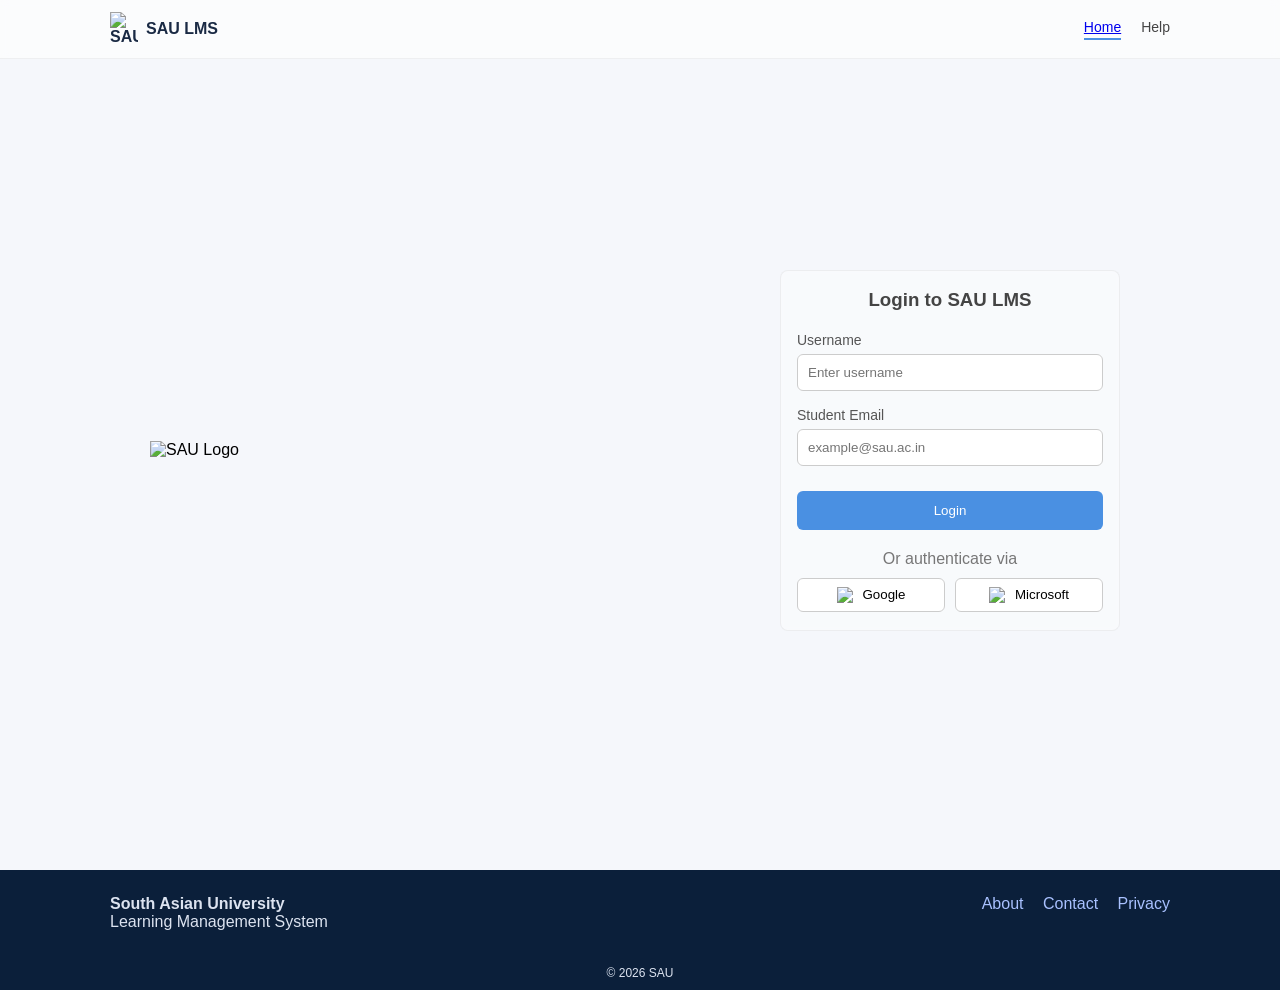
==== index.html @ 88c2ee50 "Add files via upload" ====
<!DOCTYPE html>
<html lang="en">
<head>
<meta charset="UTF-8">
<meta name="viewport" content="width=device-width, initial-scale=1.0">
<title>SAU LMS Login</title>

<link rel="stylesheet" href="styles.css">
</head>

<body>

<!-- HEADER -->
<header class="header">
    <div class="header-container">

        <div class="brand">
            <img src="images/South_Aisan_University_Logo.png" alt="SAU">
            <span class="brand-text">SAU LMS</span>
        </div>

        <nav>
            <ul>
                <li class="active"><a href="homepage.html">Home</a></li>
                <li>Help</li>
            </ul>
        </nav>

    </div>
</header>

<!-- MAIN -->
<div class="main-container">

    <!-- LEFT -->
    <div class="left-panel">
        <div class="image-wrapper">
            <img src="images/South_Aisan_University_Logo.png" alt="SAU Logo">
        </div>
    </div>

    <!-- RIGHT -->
    <div class="right-panel">
        <div class="login-box">

            <!-- MOBILE ONLY LOGO -->
            <div class="mobile-login-logo">
                <img src="images/sau-white-logo.png" alt="SAU Logo">
            </div>

            <h3>Login to SAU LMS</h3>

            <form>
                <div class="form-group">
                    <label>Username</label>
                    <input type="text" placeholder="Enter username">
                </div>

                <div class="form-group">
                    <label>Student Email</label>
                    <input type="email" placeholder="example@sau.ac.in">
                </div>

                <button class="btn">Login</button>
            </form>

            <div class="alt-login">
                <p>Or authenticate via</p>

                <div class="social">
                    <button>
                        <img src="https://cdn.jsdelivr.net/gh/devicons/devicon/icons/google/google-original.svg">
                        Google
                    </button>

                    <button>
                        <img src="https://cdn.jsdelivr.net/gh/devicons/devicon/icons/microsoft/microsoft-original.svg">
                        Microsoft
                    </button>
                </div>
            </div>

        </div>
    </div>

</div>

<!-- FOOTER -->
<footer class="footer">
    <div class="footer-container">

        <div class="footer-left">
            <h4>South Asian University</h4>
            <p>Learning Management System</p>
        </div>

        <div class="footer-links">
            <a href="#">About</a>
            <a href="#">Contact</a>
            <a href="#">Privacy</a>
        </div>

    </div>

    <div class="footer-bottom">
        © 2026 SAU
    </div>
</footer>

</body>
</html>
---- styles.css ----
* {
    margin: 0;
    padding: 0;
    box-sizing: border-box;
    font-family: "Segoe UI", Arial, sans-serif;
}

body {
    background: #f5f7fb;
}

/* ================= HEADER ================= */
.header {
    position: fixed;
    top: 0;
    width: 100%;
    background: rgba(255,255,255,0.6);
    backdrop-filter: blur(4px);
    border-bottom: 1px solid rgba(0,0,0,0.05);
    z-index: 10;
}

.header-container {
    max-width: 1100px;
    margin: auto;
    padding: 12px 20px;
    display: flex;
    justify-content: space-between;
    align-items: center;
}

.brand {
    display: flex;
    align-items: center;
    gap: 8px;
    font-weight: 600;
    color: #1a2a44;
}

.brand img {
    width: 28px;
}

nav ul {
    display: flex;
    list-style: none;
    gap: 20px;
}

nav li {
    font-size: 14px;
    color: #444;
    cursor: pointer;
}

nav li.active::after {
    content: "";
    display: block;
    height: 2px;
    background: #4a90e2;
    margin-top: 3px;
}

/* ================= MAIN ================= */
.main-container {
    display: flex;
    min-height: calc(100vh - 70px);
    padding-top: 70px;
}

/* LEFT PANEL */
.left-panel {
    flex: 1;
    display: flex;
    justify-content: center;
    align-items: center;
    position: relative;
}

.left-panel::before {
    content: "";
    position: absolute;
    width: 240px;
    height: 240px;
    background: radial-gradient(circle, rgba(255,255,255,0.5), transparent);
    opacity: 0;
    transform: scale(0.8);
    animation: bloom 1.6s ease-out forwards;
}

.image-wrapper {
    width: 60%;
    max-width: 320px;
}

.image-wrapper img {
    width: 100%;
    opacity: 0;
    transform: scale(0.92);
    animation: logoReveal 1.8s ease forwards;
}

@keyframes logoReveal {
    to {
        opacity: 1;
        transform: scale(1);
    }
}

@keyframes bloom {
    to {
        opacity: 0;
        transform: scale(1.4);
    }
}

/* RIGHT PANEL */
.right-panel {
    flex: 1;
    display: flex;
    justify-content: center;
    align-items: center;
    padding: 20px;
}

/* ================= LOGIN (UPDATED ONLY THIS) ================= */
.login-box {
    width: 340px;
    padding: 18px 16px;

    /* light, minimal, blended */
    background: rgba(255, 255, 255, 0.35);
    border: 1px solid rgba(0,0,0,0.05);
    border-radius: 8px;

    backdrop-filter: blur(2px);
    box-shadow: none;

    opacity: 0;
    transform: translateY(8px);
    animation: formFade 0.8s ease forwards;
    animation-delay: 0.8s;
}

@keyframes formFade {
    to {
        opacity: 1;
        transform: translateY(0);
    }
}

h3 {
    text-align: center;
    margin-bottom: 20px;
    color: #444;
}

/* MOBILE LOGIN LOGO */
.mobile-login-logo {
    display: none;
}

/* FORM */
.form-group {
    margin-bottom: 15px;
}

.form-group label {
    font-size: 14px;
    color: #555;
}

.form-group input {
    width: 100%;
    padding: 10px;
    border: 1px solid #ccc;
    border-radius: 6px;
    margin-top: 5px;
}

.form-group input:focus {
    border-color: #4a90e2;
    outline: none;
}

/* BUTTON */
.btn {
    width: 100%;
    padding: 12px;
    background: #4a90e2;
    color: white;
    border: none;
    border-radius: 6px;
    margin-top: 10px;
    cursor: pointer;
}

.btn:hover {
    background: #357abd;
}

/* SOCIAL */
.alt-login {
    text-align: center;
    margin-top: 20px;
    color: #777;
}

.social {
    display: flex;
    gap: 10px;
    margin-top: 10px;
}

.social button {
    flex: 1;
    display: flex;
    justify-content: center;
    gap: 8px;
    padding: 8px;
    border: 1px solid #ccc;
    background: white;
    border-radius: 6px;
    cursor: pointer;
}

.social button:hover {
    background: #f0f0f0;
}

.social img {
    width: 18px;
}

/* ================= FOOTER ================= */
.footer {
    background: #0b1f3a;
    color: #dce3f0;
    margin-top: 40px;
}

.footer-container {
    max-width: 1100px;
    margin: auto;
    padding: 25px 20px;
    display: flex;
    justify-content: space-between;
}

.footer-links a {
    color: #a9c1ff;
    margin-left: 15px;
    text-decoration: none;
}

.footer-links a:hover {
    text-decoration: underline;
}

.footer-bottom {
    text-align: center;
    padding: 10px;
    font-size: 12px;
}

/* ================= MOBILE ================= */
@media (max-width: 768px) {

    .left-panel {
        display: none;
    }

    .mobile-login-logo {
        display: flex;
        justify-content: center;
        margin-bottom: 15px;
    }

    .mobile-login-logo img {
        width: 90px;
        max-width: 40vw;
    }

    .footer-container {
        flex-direction: column;
        text-align: center;
        gap: 10px;
    }
}
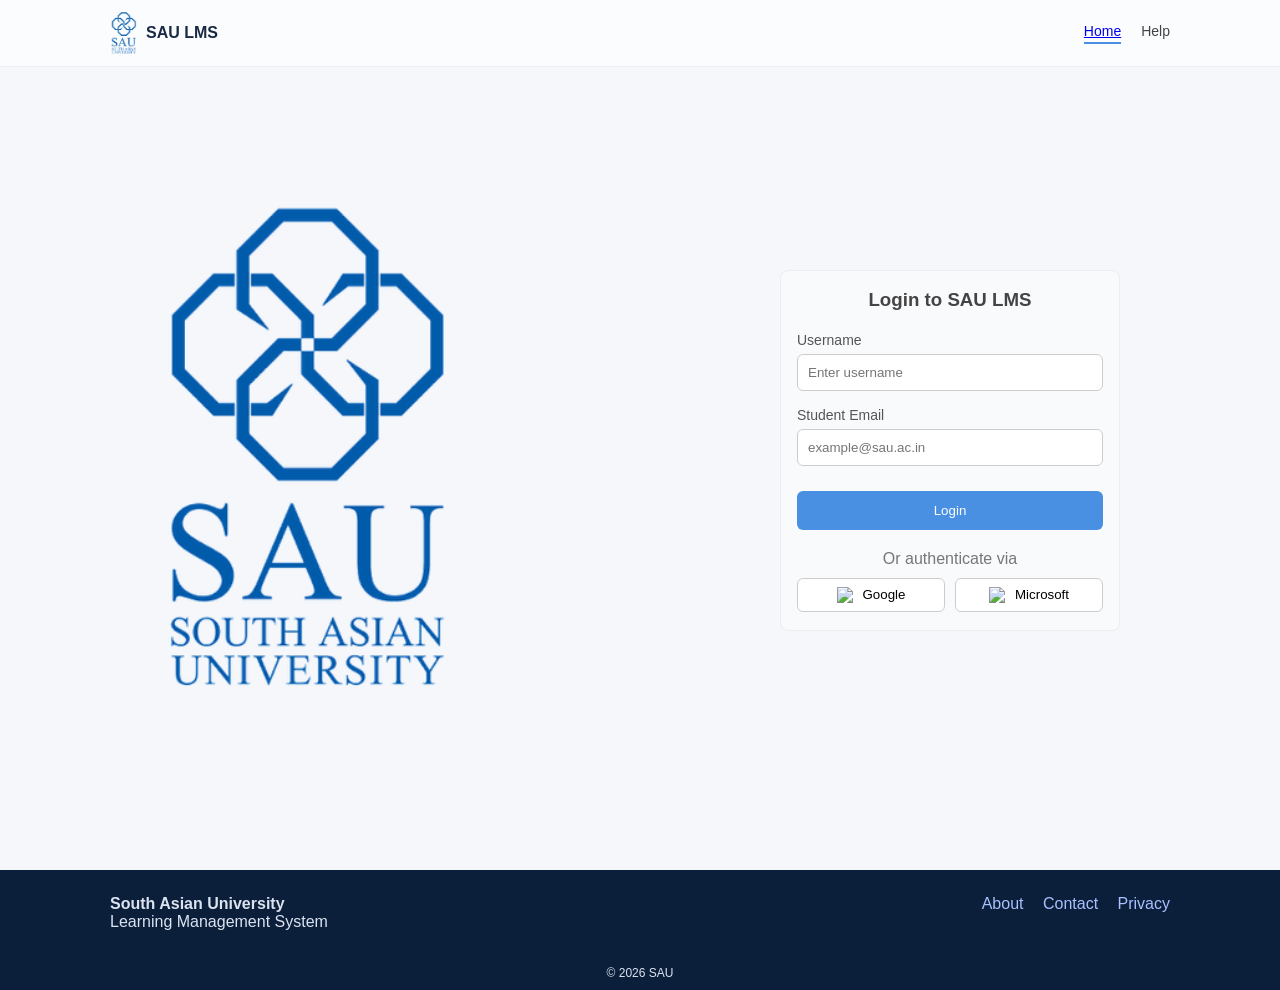
==== commit 4270c3d3: "Update index.html" ====
--- a/index.html
+++ b/index.html
@@ -9,83 +9,60 @@
 </head>
 
 <body>
-
-<!-- HEADER -->
 <header class="header">
     <div class="header-container">
-
         <div class="brand">
-            <img src="images/South_Aisan_University_Logo.png" alt="SAU">
+            <img src="South_Aisan_University_Logo.png" alt="SAU">
             <span class="brand-text">SAU LMS</span>
         </div>
-
         <nav>
             <ul>
                 <li class="active"><a href="homepage.html">Home</a></li>
                 <li>Help</li>
             </ul>
         </nav>
-
     </div>
 </header>
 
-<!-- MAIN -->
 <div class="main-container">
-
-    <!-- LEFT -->
     <div class="left-panel">
         <div class="image-wrapper">
-            <img src="images/South_Aisan_University_Logo.png" alt="SAU Logo">
+            <img src="South_Aisan_University_Logo.png" alt="SAU Logo">
         </div>
     </div>
-
-    <!-- RIGHT -->
     <div class="right-panel">
         <div class="login-box">
-
-            <!-- MOBILE ONLY LOGO -->
             <div class="mobile-login-logo">
-                <img src="images/sau-white-logo.png" alt="SAU Logo">
+                <img src="sau-white-logo.png" alt="SAU Logo">
             </div>
-
             <h3>Login to SAU LMS</h3>
-
             <form>
                 <div class="form-group">
                     <label>Username</label>
                     <input type="text" placeholder="Enter username">
                 </div>
-
                 <div class="form-group">
                     <label>Student Email</label>
                     <input type="email" placeholder="example@sau.ac.in">
                 </div>
-
                 <button class="btn">Login</button>
             </form>
-
             <div class="alt-login">
                 <p>Or authenticate via</p>
-
                 <div class="social">
                     <button>
                         <img src="https://cdn.jsdelivr.net/gh/devicons/devicon/icons/google/google-original.svg">
                         Google
                     </button>
-
                     <button>
                         <img src="https://cdn.jsdelivr.net/gh/devicons/devicon/icons/microsoft/microsoft-original.svg">
                         Microsoft
                     </button>
                 </div>
             </div>
-
         </div>
     </div>
-
 </div>
-
-<!-- FOOTER -->
 <footer class="footer">
     <div class="footer-container">
 
@@ -93,19 +70,15 @@
             <h4>South Asian University</h4>
             <p>Learning Management System</p>
         </div>
-
         <div class="footer-links">
             <a href="#">About</a>
             <a href="#">Contact</a>
             <a href="#">Privacy</a>
         </div>
-
     </div>
-
     <div class="footer-bottom">
         © 2026 SAU
     </div>
 </footer>
-
 </body>
-</html>+</html>
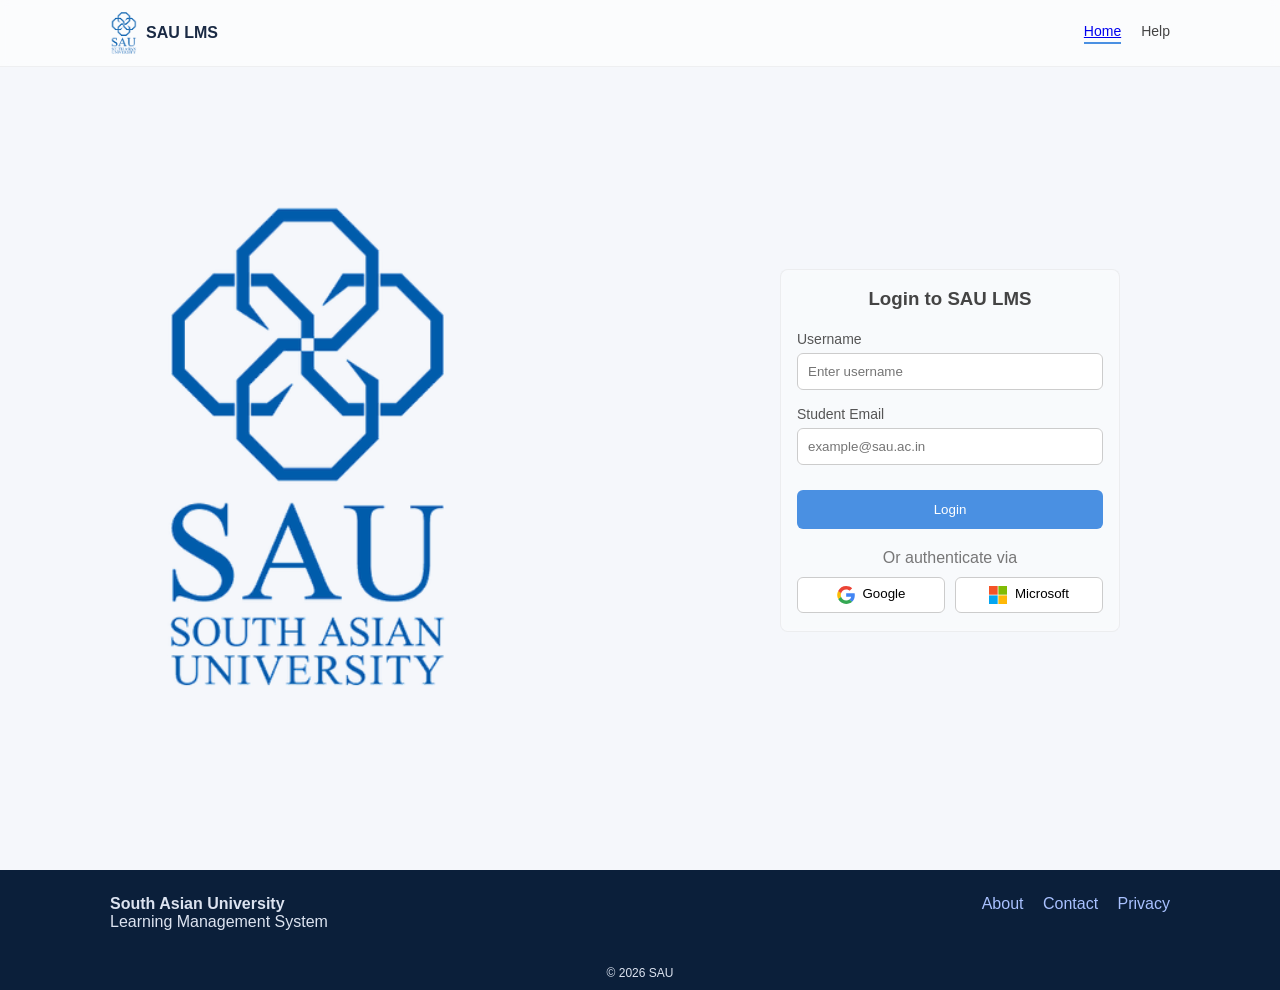
==== commit f755dff2: "Update index.html" ====
--- a/index.html
+++ b/index.html
@@ -51,11 +51,11 @@
                 <p>Or authenticate via</p>
                 <div class="social">
                     <button>
-                        <img src="https://cdn.jsdelivr.net/gh/devicons/devicon/icons/google/google-original.svg">
+                        <img src="./google-icon.svg">
                         Google
                     </button>
                     <button>
-                        <img src="https://cdn.jsdelivr.net/gh/devicons/devicon/icons/microsoft/microsoft-original.svg">
+                        <img src="./ms-icon.jpg">
                         Microsoft
                     </button>
                 </div>
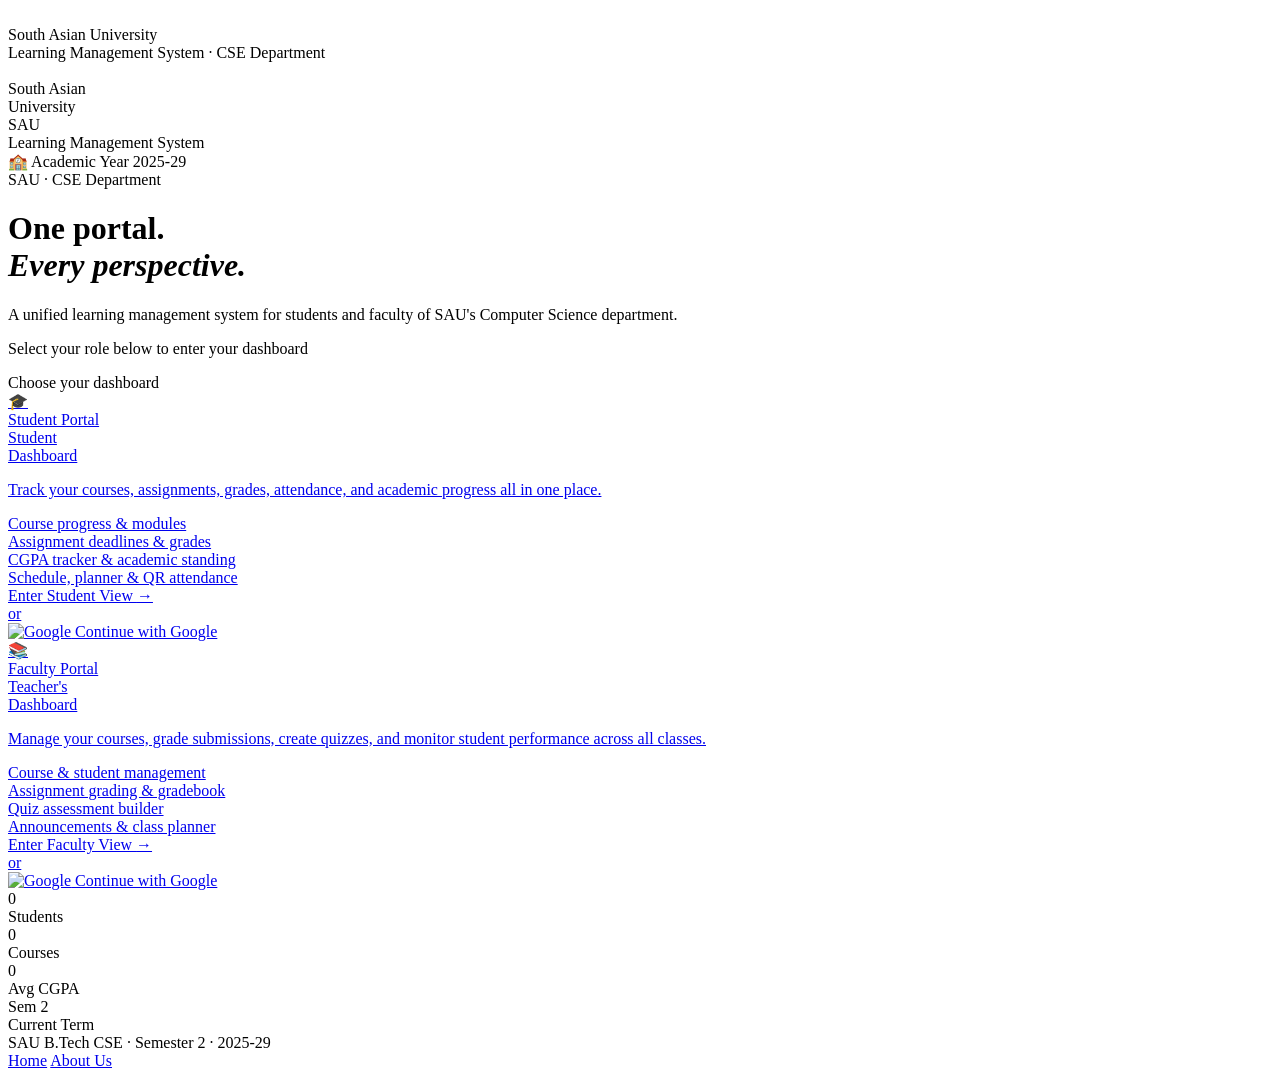
==== commit 0ad638ae: "Finalized project" ====
--- a/index.html
+++ b/index.html
@@ -1,84 +1,140 @@
-<!DOCTYPE html>
-<html lang="en">
-<head>
-<meta charset="UTF-8">
-<meta name="viewport" content="width=device-width, initial-scale=1.0">
-<title>SAU LMS Login</title>
-
-<link rel="stylesheet" href="styles.css">
-</head>
-
-<body>
-<header class="header">
-    <div class="header-container">
-        <div class="brand">
-            <img src="South_Aisan_University_Logo.png" alt="SAU">
-            <span class="brand-text">SAU LMS</span>
-        </div>
-        <nav>
-            <ul>
-                <li class="active"><a href="homepage.html">Home</a></li>
-                <li>Help</li>
-            </ul>
-        </nav>
-    </div>
-</header>
-
-<div class="main-container">
-    <div class="left-panel">
-        <div class="image-wrapper">
-            <img src="South_Aisan_University_Logo.png" alt="SAU Logo">
-        </div>
-    </div>
-    <div class="right-panel">
-        <div class="login-box">
-            <div class="mobile-login-logo">
-                <img src="sau-white-logo.png" alt="SAU Logo">
-            </div>
-            <h3>Login to SAU LMS</h3>
-            <form>
-                <div class="form-group">
-                    <label>Username</label>
-                    <input type="text" placeholder="Enter username">
-                </div>
-                <div class="form-group">
-                    <label>Student Email</label>
-                    <input type="email" placeholder="example@sau.ac.in">
-                </div>
-                <button class="btn">Login</button>
-            </form>
-            <div class="alt-login">
-                <p>Or authenticate via</p>
-                <div class="social">
-                    <button>
-                        <img src="./google-icon.svg">
-                        Google
-                    </button>
-                    <button>
-                        <img src="./ms-icon.jpg">
-                        Microsoft
-                    </button>
-                </div>
-            </div>
-        </div>
-    </div>
-</div>
-<footer class="footer">
-    <div class="footer-container">
-
-        <div class="footer-left">
-            <h4>South Asian University</h4>
-            <p>Learning Management System</p>
-        </div>
-        <div class="footer-links">
-            <a href="#">About</a>
-            <a href="#">Contact</a>
-            <a href="#">Privacy</a>
-        </div>
-    </div>
-    <div class="footer-bottom">
-        © 2026 SAU
-    </div>
-</footer>
-</body>
-</html>
+<!DOCTYPE html>
+<html lang="en">
+<head>
+<meta charset="UTF-8">
+<meta name="viewport" content="width=device-width, initial-scale=1.0">
+<title>SAU Learning Portal</title>
+<link href="https://fonts.googleapis.com/css2?family=Playfair+Display:ital,wght@0,700;1,700&family=DM+Sans:wght@400;500;600&display=swap" rel="stylesheet">
+<link rel="stylesheet" href="Stylesheets/login.css">
+<script src="Scripts/login.js" defer></script>
+</head>
+<body>
+
+<!-- ── OOBE SPLASH ── -->
+<div id="oobe">
+  <div id="oobe-bg"></div>
+  <div id="oobe-dots"></div>
+  <div id="oobe-shimmer"></div>
+
+  <div id="oobe-logo-wrap">
+    <!-- rings around the logo -->
+    <div class="oobe-ring oobe-ring-1"></div>
+    <div class="oobe-ring oobe-ring-2"></div>
+    <div class="oobe-ring oobe-ring-3"></div>
+
+    <img id="oobe-logo-img"
+         src="https://sau.int/wp-content/uploads/2022/12/sau-logo-removebg-preview.png"
+         alt="South Asian University"
+         onerror="this.style.opacity='0'">
+  </div>
+
+  <div id="oobe-label">South Asian University</div>
+  <div id="oobe-sub">Learning Management System · CSE Department</div>
+</div>
+
+<!-- ── PERSISTENT AMBIENT BG ── -->
+<div class="bg-canvas">
+  <div class="bg-orb bg-orb-1"></div>
+  <div class="bg-orb bg-orb-2"></div>
+  <div class="bg-orb bg-orb-3"></div>
+</div>
+<div class="dot-grid"></div>
+
+<!-- ── PERMANENT FLOATING LOGO (side panel after OOBE) ── -->
+<div id="logo-float">
+  <div class="float-ring float-ring-2"></div>
+  <div class="float-ring float-ring-1"></div>
+  <img src="https://sau.int/wp-content/uploads/2022/12/sau-logo-removebg-preview.png"
+       alt="South Asian University"
+       onerror="this.style.opacity='0'">
+  <div id="float-label">South Asian<br>University</div>
+</div>
+
+<!-- ── MAIN PAGE CONTENT ── -->
+<div class="page">
+
+  <nav>
+    <div class="nav-logo">
+      <img src="https://sau.int/wp-content/uploads/2022/12/sau-logo-removebg-preview.png" alt="SAU Logo" onerror="this.style.display='none'">
+      <span class="logo-mark">SAU</span>
+      <div class="logo-divider"></div>
+      <span class="logo-sub">Learning Management System</span>
+    </div>
+    <span class="nav-tag">&#127979; Academic Year 2025-29</span>
+  </nav>
+
+  <div class="hero">
+    <div class="hero-eyebrow">SAU · CSE Department</div>
+    <h1>One portal.<br><em>Every perspective.</em></h1>
+    <p class="hero-sub">A unified learning management system for students and faculty of SAU's Computer Science department.</p>
+    <p class="hero-meta">Select your role below to enter your dashboard</p>
+  </div>
+
+  <div class="sep">
+    <div class="sep-line"></div>
+    <span class="sep-label">Choose your dashboard</span>
+    <div class="sep-line"></div>
+  </div>
+
+  <div class="cards">
+    <!-- STUDENT -->
+    <a class="portal-card student" href="studentdashboard.html">
+      <div class="card-icon">&#127891;</div>
+      <div class="card-role">Student Portal</div>
+      <div class="card-title">Student<br>Dashboard</div>
+      <p class="card-desc">Track your courses, assignments, grades, attendance, and academic progress all in one place.</p>
+      <div class="card-features">
+        <div class="feature-item"><div class="feature-dot"></div>Course progress &amp; modules</div>
+        <div class="feature-item"><div class="feature-dot"></div>Assignment deadlines &amp; grades</div>
+        <div class="feature-item"><div class="feature-dot"></div>CGPA tracker &amp; academic standing</div>
+        <div class="feature-item"><div class="feature-dot"></div>Schedule, planner &amp; QR attendance</div>
+      </div>
+      <div class="card-actions">
+        <span class="card-cta">Enter Student View <span class="cta-arrow">&#8594;</span></span>
+        <div class="or-divider"><div class="or-line"></div><span class="or-text">or</span><div class="or-line"></div></div>
+        <span class="google-btn">
+          <img class="google-icon" src="images/google-icon.svg" alt="Google">
+          Continue with Google
+        </span>
+      </div>
+    </a>
+
+    <!-- TEACHER -->
+    <a class="portal-card teacher" href="teacher-dashboard.html">
+      <div class="card-icon">&#128218;</div>
+      <div class="card-role">Faculty Portal</div>
+      <div class="card-title">Teacher's<br>Dashboard</div>
+      <p class="card-desc">Manage your courses, grade submissions, create quizzes, and monitor student performance across all classes.</p>
+      <div class="card-features">
+        <div class="feature-item"><div class="feature-dot"></div>Course &amp; student management</div>
+        <div class="feature-item"><div class="feature-dot"></div>Assignment grading &amp; gradebook</div>
+        <div class="feature-item"><div class="feature-dot"></div>Quiz assessment builder</div>
+        <div class="feature-item"><div class="feature-dot"></div>Announcements &amp; class planner</div>
+      </div>
+      <div class="card-actions">
+        <span class="card-cta">Enter Faculty View <span class="cta-arrow">&#8594;</span></span>
+        <div class="or-divider"><div class="or-line"></div><span class="or-text">or</span><div class="or-line"></div></div>
+        <span class="google-btn">
+          <img class="google-icon" src="images/google-icon.svg" alt="Google">
+          Continue with Google
+        </span>
+      </div>
+    </a>
+  </div>
+
+  <div class="stats-strip">
+    <div class="stat-item"><div class="stat-num" data-target="94">0</div><div class="stat-lbl">Students</div></div>
+    <div class="stat-item"><div class="stat-num" data-target="4">0</div><div class="stat-lbl">Courses</div></div>
+    <div class="stat-item"><div class="stat-num" data-target="8.7" data-decimal="1">0</div><div class="stat-lbl">Avg CGPA</div></div>
+    <div class="stat-item"><div class="stat-num">Sem 2</div><div class="stat-lbl">Current Term</div></div>
+  </div>
+
+  <footer>
+    <span class="footer-logo">SAU</span>
+    <span class="footer-text">B.Tech CSE &middot; Semester 2 &middot; 2025-29</span>
+    <div class="footer-links">
+      <a href="homepage.html">Home</a>
+      <a href="about.html">About Us</a>
+    </div>
+  </footer>
+</div>
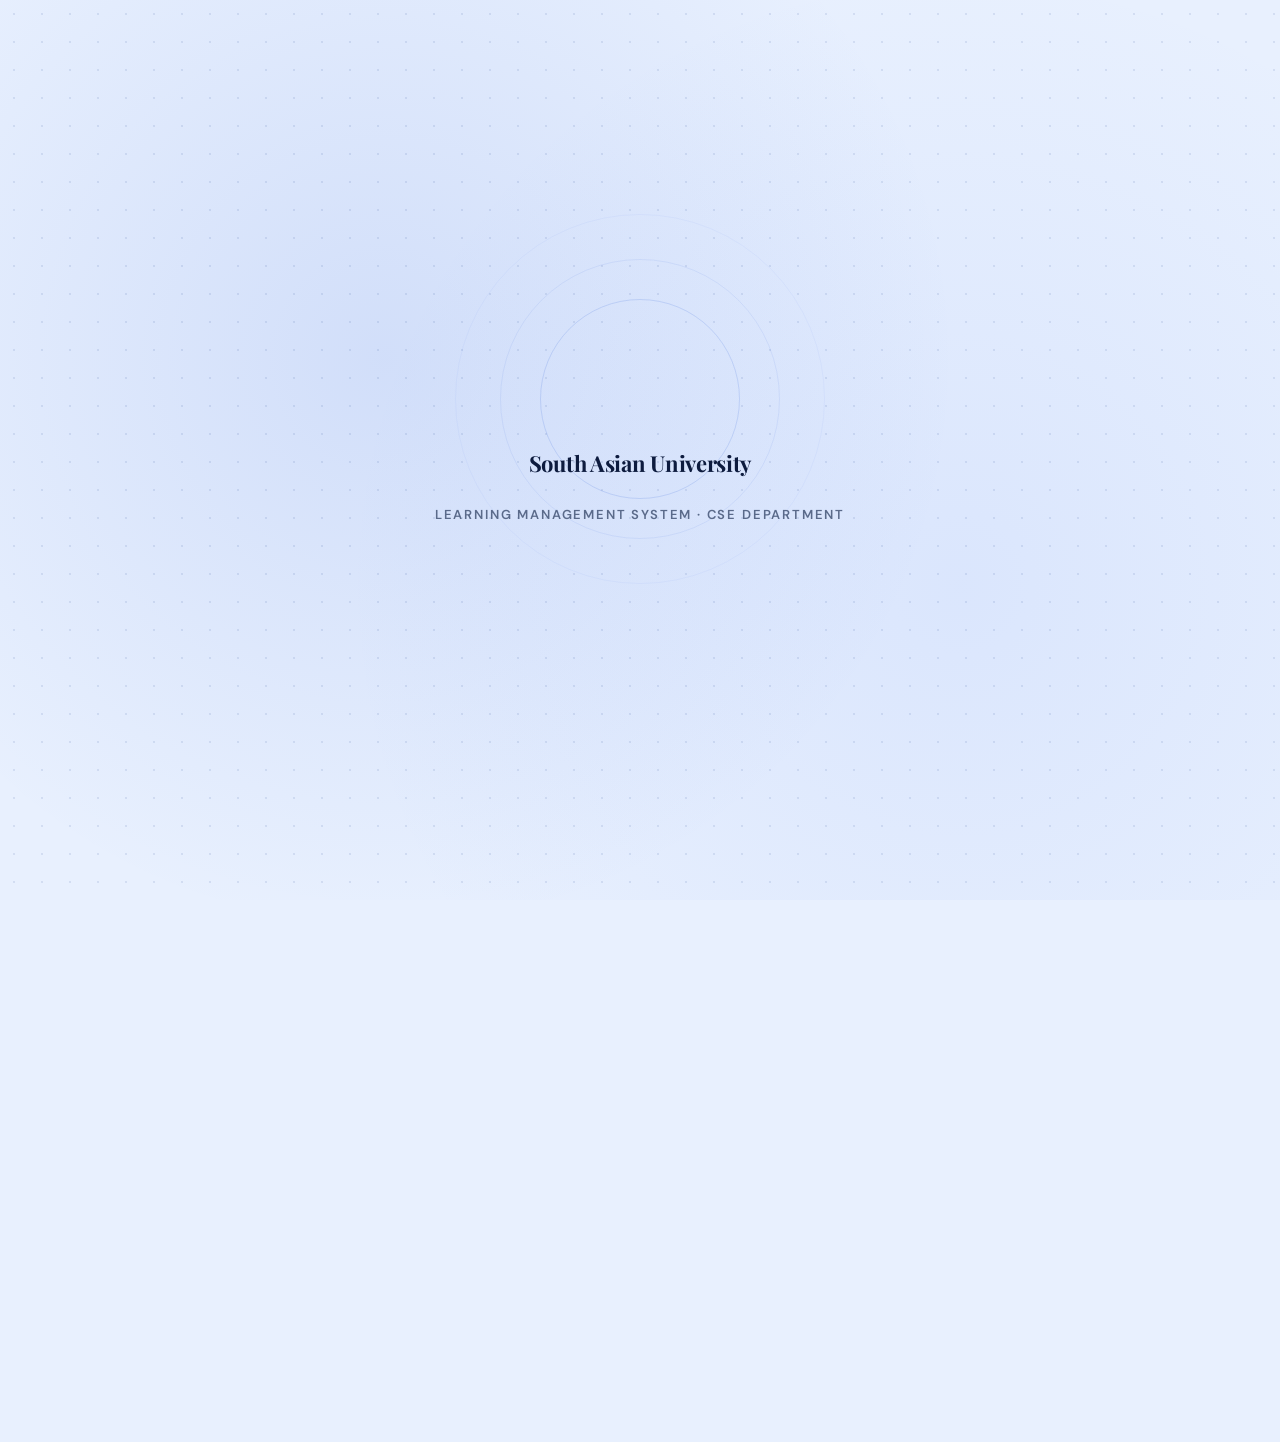
==== commit da325309: "Update index.html" ====
--- a/index.html
+++ b/index.html
@@ -5,8 +5,8 @@
 <meta name="viewport" content="width=device-width, initial-scale=1.0">
 <title>SAU Learning Portal</title>
 <link href="https://fonts.googleapis.com/css2?family=Playfair+Display:ital,wght@0,700;1,700&family=DM+Sans:wght@400;500;600&display=swap" rel="stylesheet">
-<link rel="stylesheet" href="Stylesheets/login.css">
-<script src="Scripts/login.js" defer></script>
+<link rel="stylesheet" href="/Stylesheets/login.css">
+<script src="/Scripts/login.js" defer></script>
 </head>
 <body>
 
@@ -137,4 +137,4 @@
       <a href="about.html">About Us</a>
     </div>
   </footer>
-</div>+</div>
--- a/Stylesheets/login.css
+++ b/Stylesheets/login.css
@@ -0,0 +1,557 @@
+:root {
+  --accent:       #1a4fd6;
+  --accent-mid:   #3b6ef0;
+  --accent-light: #dce7fd;
+  --bg:           #e8f0fe;
+  --surface:      #ffffff;
+  --text:         #0d1b3e;
+  --muted:        #5a6a8a;
+  --border:       rgba(26,60,140,0.12);
+  --green:        #146b45;
+  --green-light:  #d6f5e7;
+}
+
+*, *::before, *::after { margin:0; padding:0; box-sizing:border-box; }
+html { font-size:16px; scroll-behavior:smooth; }
+
+body {
+  font-family: 'DM Sans', sans-serif;
+  background: var(--bg);
+  color: var(--text);
+  min-height: 100vh;
+  overflow-x: hidden;
+  /* block scroll during OOBE */
+  overflow-y: hidden;
+}
+body.ready { overflow-y: auto; }
+/*oobe splash*/
+#oobe {
+  position: fixed;
+  inset: 0;
+  z-index: 100;
+  display: flex;
+  flex-direction: column;
+  align-items: center;
+  justify-content: center;
+  gap: 28px;
+  background: var(--bg);
+  pointer-events: none;
+  transition: opacity 0.7s ease, transform 0.7s ease;
+}
+
+#oobe-bg {
+  position: absolute;
+  inset: 0;
+  background:
+    radial-gradient(circle at 30% 40%, rgba(26,79,214,0.11) 0%, transparent 55%),
+    radial-gradient(circle at 75% 65%, rgba(59,110,240,0.08) 0%, transparent 55%);
+  animation: oobeBgPulse 3s ease-in-out infinite alternate;
+}
+@keyframes oobeBgPulse {
+  from { opacity: 0.6; }
+  to   { opacity: 1; }
+}
+
+/* dot grid on OOBE */
+#oobe-dots {
+  position: absolute;
+  inset: 0;
+  background-image: radial-gradient(circle, rgba(26,60,140,0.10) 1px, transparent 1px);
+  background-size: 28px 28px;
+  opacity: 0;
+  animation: dotReveal 1s 0.3s ease forwards;
+}
+@keyframes dotReveal { to { opacity: 1; } }
+
+#oobe-logo-wrap {
+  position: relative;
+  display: flex;
+  flex-direction: column;
+  align-items: center;
+  gap: 20px;
+  opacity: 0;
+  transform: translateY(30px);
+  animation: oobeLogoIn 1s cubic-bezier(0.16, 1, 0.3, 1) 0.4s forwards;
+}
+@keyframes oobeLogoIn {
+  to { opacity: 1; transform: translateY(0); }
+}
+
+#oobe-logo-img {
+  width: 140px;
+  filter: drop-shadow(0 12px 40px rgba(26,79,214,0.28));
+}
+
+#oobe-logo-img.breathe {
+  animation: logoBreathBig 3s ease-in-out infinite;
+}
+@keyframes logoBreathBig {
+  0%,100% { filter: drop-shadow(0 12px 40px rgba(26,79,214,0.28)); transform: translateY(0); }
+  50%      { filter: drop-shadow(0 20px 52px rgba(26,79,214,0.38)); transform: translateY(-8px); }
+}
+
+.oobe-ring {
+  position: absolute;
+  border-radius: 50%;
+  border: 1px solid rgba(26,79,214,0.14);
+  top: 50%; left: 50%;
+  transform: translate(-50%, -50%) scale(0.5);
+  opacity: 0;
+  pointer-events: none;
+}
+.oobe-ring-1 { width: 200px; height: 200px; animation: ringGrow 1.2s cubic-bezier(0.16,1,0.3,1) 0.9s forwards; }
+.oobe-ring-2 { width: 280px; height: 280px; animation: ringGrow 1.2s cubic-bezier(0.16,1,0.3,1) 1.1s forwards; border-color: rgba(26,79,214,0.07); }
+.oobe-ring-3 { width: 370px; height: 370px; animation: ringGrow 1.2s cubic-bezier(0.16,1,0.3,1) 1.3s forwards; border-color: rgba(26,79,214,0.04); }
+@keyframes ringGrow {
+  to { transform: translate(-50%, -50%) scale(1); opacity: 1; }
+}
+
+#oobe-label {
+  font-family: 'Playfair Display', serif;
+  font-size: 22px;
+  font-weight: 700;
+  color: var(--text);
+  letter-spacing: -0.3px;
+  opacity: 0;
+  transform: translateY(10px);
+  animation: oobeLabelIn 0.8s cubic-bezier(0.16,1,0.3,1) 1.1s forwards;
+}
+@keyframes oobeLabelIn {
+  to { opacity: 1; transform: translateY(0); }
+}
+
+#oobe-sub {
+  font-size: 13px;
+  color: var(--muted);
+  letter-spacing: 0.14em;
+  text-transform: uppercase;
+  font-weight: 600;
+  opacity: 0;
+  animation: oobeLabelIn 0.7s ease 1.4s forwards;
+}
+
+#oobe-shimmer {
+  position: absolute;
+  top: 0; left: -100%;
+  width: 55%; height: 2px;
+  background: linear-gradient(90deg, transparent, rgba(59,110,240,0.45), transparent);
+  animation: shimmerSweep 2s 0.6s ease forwards;
+}
+@keyframes shimmerSweep {
+  0%   { left: -100%; opacity: 0; }
+  15%  { opacity: 1; }
+  100% { left: 115%; opacity: 0; }
+}
+
+#oobe.exit {
+  opacity: 0;
+  transform: translateY(-18px);
+  pointer-events: none;
+}
+#oobe.gone { display: none; }
+
+/*PERMANENT FLOATING LOGO (after OOBE)*/
+#logo-float {
+  position: fixed;
+  right: 52px;
+  top: 50%;
+  transform: translateY(-50%);
+  z-index: 10;
+  display: flex;
+  flex-direction: column;
+  align-items: center;
+  gap: 14px;
+  opacity: 0;
+  pointer-events: none;
+  /* JS will add class 'visible' */
+  transition: opacity 0.8s cubic-bezier(0.16,1,0.3,1),
+              transform 0.8s cubic-bezier(0.16,1,0.3,1);
+}
+#logo-float.visible {
+  opacity: 1;
+}
+
+#logo-float img {
+  width: 110px;
+  filter: drop-shadow(0 8px 28px rgba(26,79,214,0.22));
+  animation: floatBreath 4s ease-in-out infinite;
+}
+@keyframes floatBreath {
+  0%,100% { filter: drop-shadow(0 8px 28px rgba(26,79,214,0.22)); transform: translateY(0); }
+  50%      { filter: drop-shadow(0 14px 40px rgba(26,79,214,0.32)); transform: translateY(-6px); }
+}
+
+.float-ring {
+  position: absolute;
+  border-radius: 50%;
+  top: 50%; left: 50%;
+  opacity: 0;
+  transform: translate(-50%, -58%) scale(0.85);
+  transition: opacity 1s ease, transform 1s cubic-bezier(0.16,1,0.3,1);
+}
+.float-ring-1 { width: 150px; height: 150px; border: 1px solid rgba(26,79,214,0.13); }
+.float-ring-2 { width: 195px; height: 195px; border: 1px solid rgba(26,79,214,0.06); }
+
+#logo-float.visible .float-ring {
+  opacity: 1;
+  transform: translate(-50%, -58%) scale(1);
+}
+#logo-float.visible .float-ring-2 { transition-delay: 0.15s; }
+
+#float-label {
+  font-size: 10px;
+  font-weight: 700;
+  letter-spacing: 0.18em;
+  text-transform: uppercase;
+  color: var(--muted);
+  opacity: 0.65;
+  text-align: center;
+  line-height: 1.6;
+}
+
+/* ANIMATED BACKGROUND (persistent)*/
+.bg-canvas {
+  position: fixed;
+  inset: 0;
+  z-index: 0;
+  pointer-events: none;
+  overflow: hidden;
+}
+.bg-orb {
+  position: absolute;
+  border-radius: 50%;
+  filter: blur(80px);
+}
+.bg-orb-1 {
+  width: 600px; height: 600px;
+  background: radial-gradient(circle, rgba(26,79,214,0.12), transparent 70%);
+  top: -15%; left: -10%;
+  animation: orbDrift1 18s ease-in-out infinite;
+}
+.bg-orb-2 {
+  width: 500px; height: 500px;
+  background: radial-gradient(circle, rgba(59,110,240,0.08), transparent 70%);
+  bottom: -10%; right: -5%;
+  animation: orbDrift2 22s ease-in-out infinite;
+}
+.bg-orb-3 {
+  width: 350px; height: 350px;
+  background: radial-gradient(circle, rgba(20,107,69,0.06), transparent 70%);
+  top: 40%; left: 55%;
+  animation: orbDrift3 26s ease-in-out infinite;
+}
+@keyframes orbDrift1 {
+  0%,100% { transform: translate(0,0); }
+  33%      { transform: translate(60px, 80px); }
+  66%      { transform: translate(-40px, 50px); }
+}
+@keyframes orbDrift2 {
+  0%,100% { transform: translate(0,0); }
+  40%      { transform: translate(-70px, -60px); }
+  70%      { transform: translate(30px, -30px); }
+}
+@keyframes orbDrift3 {
+  0%,100% { transform: translate(0,0); }
+  50%      { transform: translate(-50px, 40px); }
+}
+
+.dot-grid {
+  position: fixed;
+  inset: 0;
+  background-image: radial-gradient(circle, rgba(26,60,140,0.11) 1px, transparent 1px);
+  background-size: 28px 28px;
+  pointer-events: none;
+  z-index: 0;
+}
+
+.page {
+  position: relative;
+  z-index: 1;
+  max-width: 900px;
+  margin: 0 auto;
+  padding: 0 24px;
+  opacity: 0;
+  transform: translateY(24px);
+  transition: opacity 0.9s cubic-bezier(0.16,1,0.3,1), transform 0.9s cubic-bezier(0.16,1,0.3,1);
+}
+.page.visible {
+  opacity: 1;
+  transform: translateY(0);
+}
+
+/* ── NAV ── */
+nav {
+  display: flex;
+  align-items: center;
+  justify-content: space-between;
+  padding: 28px 0 0;
+}
+
+.nav-logo {
+  display: flex;
+  align-items: center;
+  gap: 10px;
+}
+.nav-logo img {
+  width: 38px; height: 38px;
+  object-fit: contain;
+  filter: drop-shadow(0 2px 8px rgba(26,79,214,0.25));
+  transition: transform 0.35s cubic-bezier(0.34,1.56,0.64,1), filter 0.3s;
+}
+.nav-logo img:hover {
+  transform: rotate(-6deg) scale(1.12);
+  filter: drop-shadow(0 4px 14px rgba(26,79,214,0.4));
+}
+.logo-mark {
+  font-family: 'Playfair Display', serif;
+  font-size: 26px; font-weight: 700;
+  color: var(--accent); letter-spacing: -0.5px;
+}
+.logo-divider { width: 1px; height: 18px; background: var(--border); margin: 0 2px; }
+.logo-sub { font-size: 12px; color: var(--muted); letter-spacing: 0.10em; text-transform: uppercase; font-weight: 600; }
+
+.nav-tag {
+  font-size: 11px; font-weight: 600;
+  background: var(--accent-light); color: var(--accent);
+  padding: 4px 12px; border-radius: 20px;
+  letter-spacing: 0.06em; text-transform: uppercase;
+  position: relative; overflow: hidden;
+}
+.nav-tag::after {
+  content: '';
+  position: absolute; inset: 0;
+  background: linear-gradient(90deg, transparent, rgba(255,255,255,0.5), transparent);
+  transform: translateX(-100%);
+  animation: tagShimmer 4s 1s ease infinite;
+}
+@keyframes tagShimmer { to { transform: translateX(200%); } }
+
+/* ── HERO ── */
+.hero { text-align: center; padding: 80px 0 60px; }
+
+.hero-eyebrow {
+  display: inline-flex; align-items: center; gap: 8px;
+  font-size: 12px; font-weight: 600; color: var(--accent);
+  text-transform: uppercase; letter-spacing: 0.12em;
+  background: var(--accent-light); padding: 6px 16px; border-radius: 20px;
+  margin-bottom: 28px;
+  opacity: 0; transform: translateY(14px);
+  transition: opacity 0.6s ease, transform 0.6s ease;
+}
+.hero-eyebrow::before, .hero-eyebrow::after {
+  content: ''; width: 16px; height: 1px; background: var(--accent); opacity: 0.5;
+}
+
+.hero h1 {
+  font-family: 'Playfair Display', serif;
+  font-size: clamp(38px, 6vw, 58px); font-weight: 700;
+  color: var(--text); line-height: 1.12; margin-bottom: 18px; letter-spacing: -1px;
+  opacity: 0; transform: translateY(16px);
+  transition: opacity 0.7s ease 0.12s, transform 0.7s ease 0.12s;
+}
+.hero h1 em { font-style: italic; color: var(--accent); }
+
+.hero-sub {
+  font-size: 17px; color: var(--muted);
+  max-width: 480px; margin: 0 auto 12px; line-height: 1.65; font-weight: 400;
+  opacity: 0; transform: translateY(14px);
+  transition: opacity 0.6s ease 0.22s, transform 0.6s ease 0.22s;
+}
+
+.hero-meta {
+  font-size: 13px; color: var(--muted);
+  opacity: 0; transform: translateY(10px);
+  transition: opacity 0.5s ease 0.32s, transform 0.5s ease 0.32s;
+}
+
+.page.visible .hero-eyebrow,
+.page.visible .hero h1,
+.page.visible .hero-sub,
+.page.visible .hero-meta {
+  opacity: 1; transform: translateY(0);
+}
+
+/* ── SEPARATOR ── */
+.sep {
+  display: flex; align-items: center; gap: 14px;
+  margin: 10px 0 44px;
+  opacity: 0; transform: translateY(10px);
+  transition: opacity 0.5s ease 0.38s, transform 0.5s ease 0.38s;
+}
+.page.visible .sep { opacity: 1; transform: translateY(0); }
+.sep-line { flex: 1; height: 1px; background: var(--border); }
+.sep-label { font-size: 11px; color: var(--muted); font-weight: 600; text-transform: uppercase; letter-spacing: 0.10em; white-space: nowrap; }
+
+/* ── CARDS ── */
+.cards { display: grid; grid-template-columns: 1fr 1fr; gap: 20px; margin-bottom: 56px; }
+
+.portal-card {
+  background: var(--surface);
+  border: 1px solid var(--border);
+  border-radius: 20px;
+  padding: 36px 32px 32px;
+  text-decoration: none; color: inherit;
+  display: flex; flex-direction: column;
+  position: relative; overflow: hidden;
+  cursor: pointer;
+  opacity: 0; transform: translateY(28px) scale(0.97);
+  transition:
+    opacity 0.7s ease,
+    transform 0.7s cubic-bezier(0.22,1,0.36,1),
+    box-shadow 0.3s ease,
+    border-color 0.3s ease;
+}
+.portal-card:nth-child(1) { transition-delay: 0.46s; }
+.portal-card:nth-child(2) { transition-delay: 0.56s; }
+
+.page.visible .portal-card {
+  opacity: 1;
+  transform: translateY(0) scale(1);
+}
+
+/* hover lift */
+.portal-card:hover {
+  transform: translateY(-6px) scale(1.01) !important;
+  box-shadow: 0 20px 60px rgba(26,60,140,0.16);
+  border-color: rgba(26,60,140,0.24);
+}
+
+/* top stripe */
+.portal-card::before {
+  content: '';
+  position: absolute; top: 0; left: 0; right: 0; height: 3px;
+  border-radius: 20px 20px 0 0;
+  transform: scaleX(0); transform-origin: left;
+  transition: transform 0.4s cubic-bezier(0.22,1,0.36,1);
+}
+.portal-card.student::before { background: linear-gradient(90deg,#1a4fd6,#3b6ef0,#60a5fa); }
+.portal-card.teacher::before { background: linear-gradient(90deg,#146b45,#1d9e75,#34d399); }
+.portal-card:hover::before { transform: scaleX(1); }
+
+/* cursor spotlight */
+.portal-card::after {
+  content: '';
+  position: absolute;
+  width: 300px; height: 300px; border-radius: 50%;
+  pointer-events: none; opacity: 0;
+  transition: opacity 0.3s;
+  transform: translate(-50%, -50%);
+  left: var(--mx, 50%); top: var(--my, 50%);
+}
+.portal-card.student::after { background: radial-gradient(circle, rgba(26,79,214,0.07) 0%, transparent 70%); }
+.portal-card.teacher::after { background: radial-gradient(circle, rgba(20,107,69,0.07) 0%, transparent 70%); }
+.portal-card:hover::after { opacity: 1; }
+
+.card-icon {
+  width: 56px; height: 56px; border-radius: 14px;
+  display: flex; align-items: center; justify-content: center;
+  font-size: 26px; margin-bottom: 22px;
+  transition: transform 0.35s cubic-bezier(0.34,1.56,0.64,1);
+}
+.student .card-icon { background: var(--accent-light); }
+.teacher .card-icon { background: var(--green-light); }
+.portal-card:hover .card-icon { transform: rotate(-8deg) scale(1.1); }
+
+.card-role { font-size: 11px; font-weight: 700; text-transform: uppercase; letter-spacing: 0.12em; margin-bottom: 8px; }
+.student .card-role { color: var(--accent); }
+.teacher .card-role { color: var(--green); }
+
+.card-title { font-family: 'Playfair Display', serif; font-size: 24px; font-weight: 700; color: var(--text); margin-bottom: 12px; line-height: 1.2; }
+.card-desc { font-size: 14px; color: var(--muted); line-height: 1.6; flex: 1; margin-bottom: 24px; }
+
+.card-features { display: flex; flex-direction: column; gap: 7px; margin-bottom: 28px; }
+.feature-item {
+  display: flex; align-items: center; gap: 8px;
+  font-size: 13px; color: var(--muted);
+  transition: color 0.2s, transform 0.2s;
+}
+.portal-card:hover .feature-item { transform: translateX(3px); }
+
+.feature-dot { width: 5px; height: 5px; border-radius: 50%; flex-shrink: 0; }
+.student .feature-dot { background: var(--accent-mid); }
+.teacher .feature-dot { background: var(--green); }
+
+.card-actions { display: flex; flex-direction: column; gap: 10px; }
+
+.card-cta {
+  display: inline-flex; align-items: center; justify-content: center;
+  gap: 8px; font-size: 13px; font-weight: 700;
+  padding: 12px 20px; border-radius: 10px; border: none; cursor: pointer;
+  font-family: 'DM Sans', sans-serif; text-decoration: none; width: 100%;
+  position: relative; overflow: hidden;
+  transition: transform 0.15s, box-shadow 0.2s;
+}
+.student .card-cta { background: var(--accent); color: white; }
+.teacher .card-cta { background: var(--green); color: white; }
+.card-cta::before {
+  content: '';
+  position: absolute; inset: 0;
+  background: linear-gradient(90deg, transparent, rgba(255,255,255,0.18), transparent);
+  transform: translateX(-100%);
+  transition: transform 0.5s ease;
+}
+.card-cta:hover::before { transform: translateX(100%); }
+.card-cta:hover { transform: scale(1.02); box-shadow: 0 6px 20px rgba(0,0,0,0.18); }
+.card-cta:active { transform: scale(0.97); }
+
+.cta-arrow { transition: transform 0.25s cubic-bezier(0.34,1.56,0.64,1); display: inline-block; }
+.portal-card:hover .cta-arrow { transform: translateX(5px); }
+
+.or-divider { display: flex; align-items: center; gap: 8px; }
+.or-line { flex: 1; height: 1px; background: var(--border); }
+.or-text { font-size: 11px; color: var(--muted); font-weight: 600; letter-spacing: 0.06em; }
+
+.google-btn {
+  display: inline-flex; align-items: center; justify-content: center;
+  gap: 9px; font-size: 13px; font-weight: 600;
+  padding: 10px 20px; border-radius: 10px;
+  border: 1.5px solid var(--border); background: white; color: var(--text);
+  cursor: pointer; font-family: 'DM Sans', sans-serif; text-decoration: none; width: 100%;
+  transition: background 0.2s, border-color 0.2s, box-shadow 0.2s, transform 0.15s;
+}
+.google-btn:hover {
+  background: #f5f8ff; border-color: rgba(26,60,140,0.3);
+  box-shadow: 0 3px 14px rgba(26,79,214,0.12); transform: scale(1.02);
+}
+.google-btn:active { transform: scale(0.97); }
+.google-icon { width: 17px; height: 17px; flex-shrink: 0; }
+
+.stats-strip {
+  display: grid; grid-template-columns: repeat(4,1fr);
+  gap: 14px; margin-bottom: 56px;
+  opacity: 0; transform: translateY(16px);
+  transition: opacity 0.6s ease 0.68s, transform 0.6s ease 0.68s;
+}
+.page.visible .stats-strip { opacity: 1; transform: translateY(0); }
+
+.stat-item {
+  background: var(--surface); border: 1px solid var(--border);
+  border-radius: 14px; padding: 18px 16px; text-align: center;
+  transition: transform 0.3s cubic-bezier(0.34,1.56,0.64,1), box-shadow 0.25s;
+  cursor: default;
+}
+.stat-item:hover { transform: translateY(-4px) scale(1.03); box-shadow: 0 10px 30px rgba(26,60,140,0.12); }
+.stat-num { font-family: 'Playfair Display', serif; font-size: 28px; font-weight: 700; color: var(--text); line-height: 1; margin-bottom: 5px; }
+.stat-lbl { font-size: 11px; color: var(--muted); text-transform: uppercase; letter-spacing: 0.08em; font-weight: 600; }
+
+footer {
+  border-top: 1px solid var(--border); padding: 28px 0 36px;
+  display: flex; align-items: center; justify-content: space-between;
+  opacity: 0; transform: translateY(12px);
+  transition: opacity 0.5s ease 0.78s, transform 0.5s ease 0.78s;
+}
+.page.visible footer { opacity: 1; transform: translateY(0); }
+.footer-logo { font-family: 'Playfair Display', serif; font-size: 16px; font-weight: 700; color: var(--accent); }
+.footer-text { font-size: 12px; color: var(--muted); }
+.footer-links { display: flex; gap: 20px; }
+.footer-links a { font-size: 12px; color: var(--muted); text-decoration: none; transition: color 0.2s, transform 0.2s; display: inline-block; }
+.footer-links a:hover { color: var(--accent); transform: translateY(-1px); }
+
+@media (max-width: 1100px) { #logo-float { display: none; } }
+@media (max-width: 640px) {
+  .cards { grid-template-columns: 1fr; }
+  .stats-strip { grid-template-columns: 1fr 1fr; }
+  .hero { padding: 52px 0 40px; }
+  footer { flex-direction: column; gap: 14px; text-align: center; }
+  .footer-links { justify-content: center; }
+}
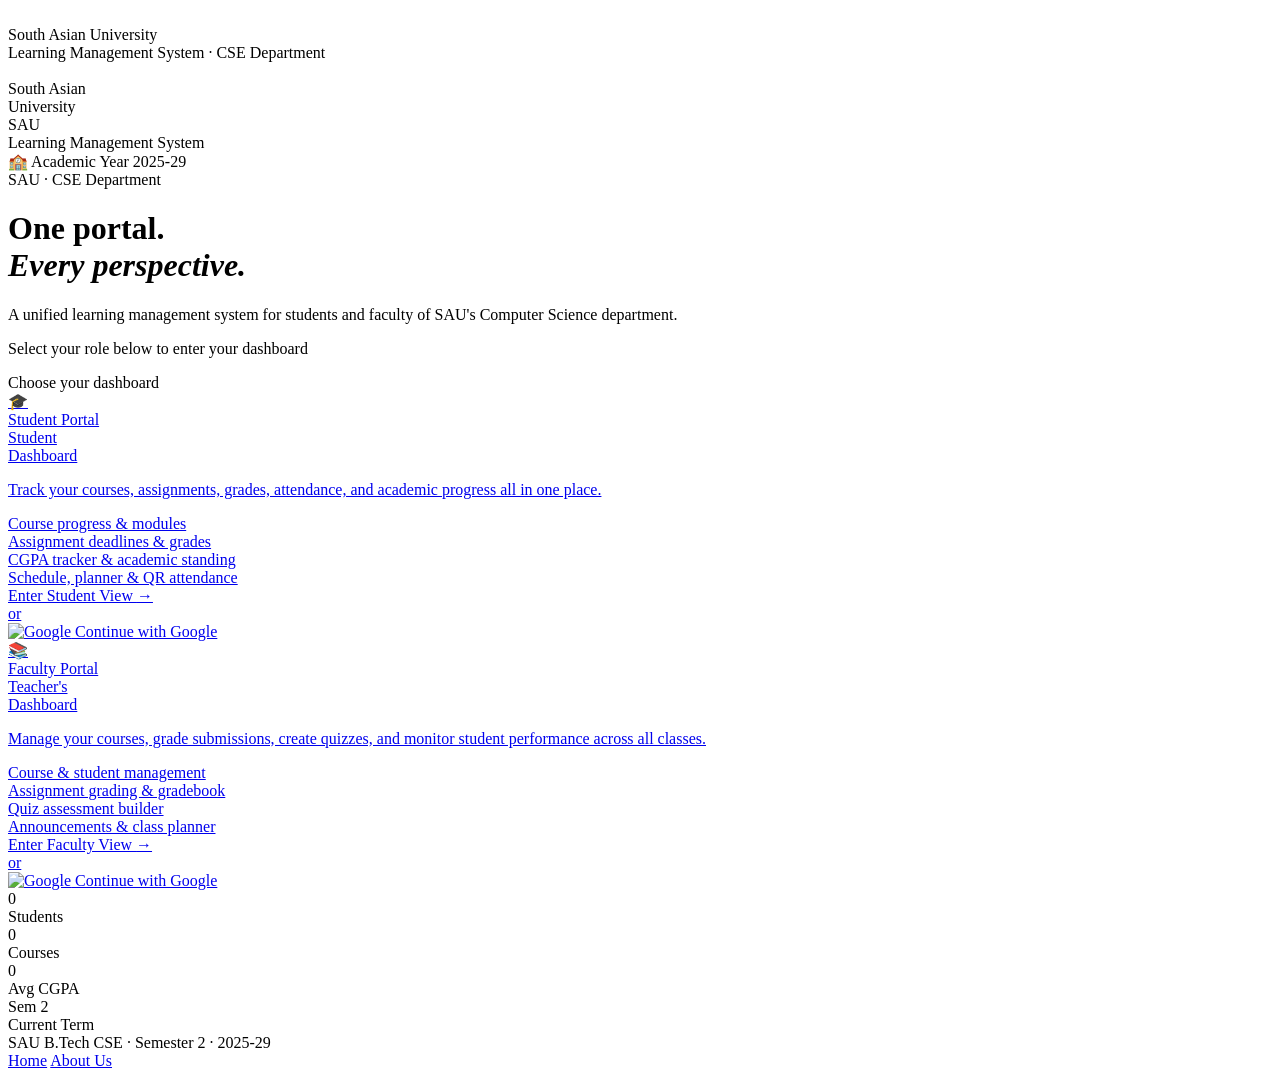
==== commit 97e55ab8: "Finalized project" ====
--- a/index.html
+++ b/index.html
@@ -4,9 +4,10 @@
 <meta charset="UTF-8">
 <meta name="viewport" content="width=device-width, initial-scale=1.0">
 <title>SAU Learning Portal</title>
+<base href="/SAUHybridLMS/">
 <link href="https://fonts.googleapis.com/css2?family=Playfair+Display:ital,wght@0,700;1,700&family=DM+Sans:wght@400;500;600&display=swap" rel="stylesheet">
-<link rel="stylesheet" href="/Stylesheets/login.css">
-<script src="/Scripts/login.js" defer></script>
+<link rel="stylesheet" href="./Stylesheets/login.css">
+<script src="./Scripts/login.js" defer></script>
 </head>
 <body>
 
